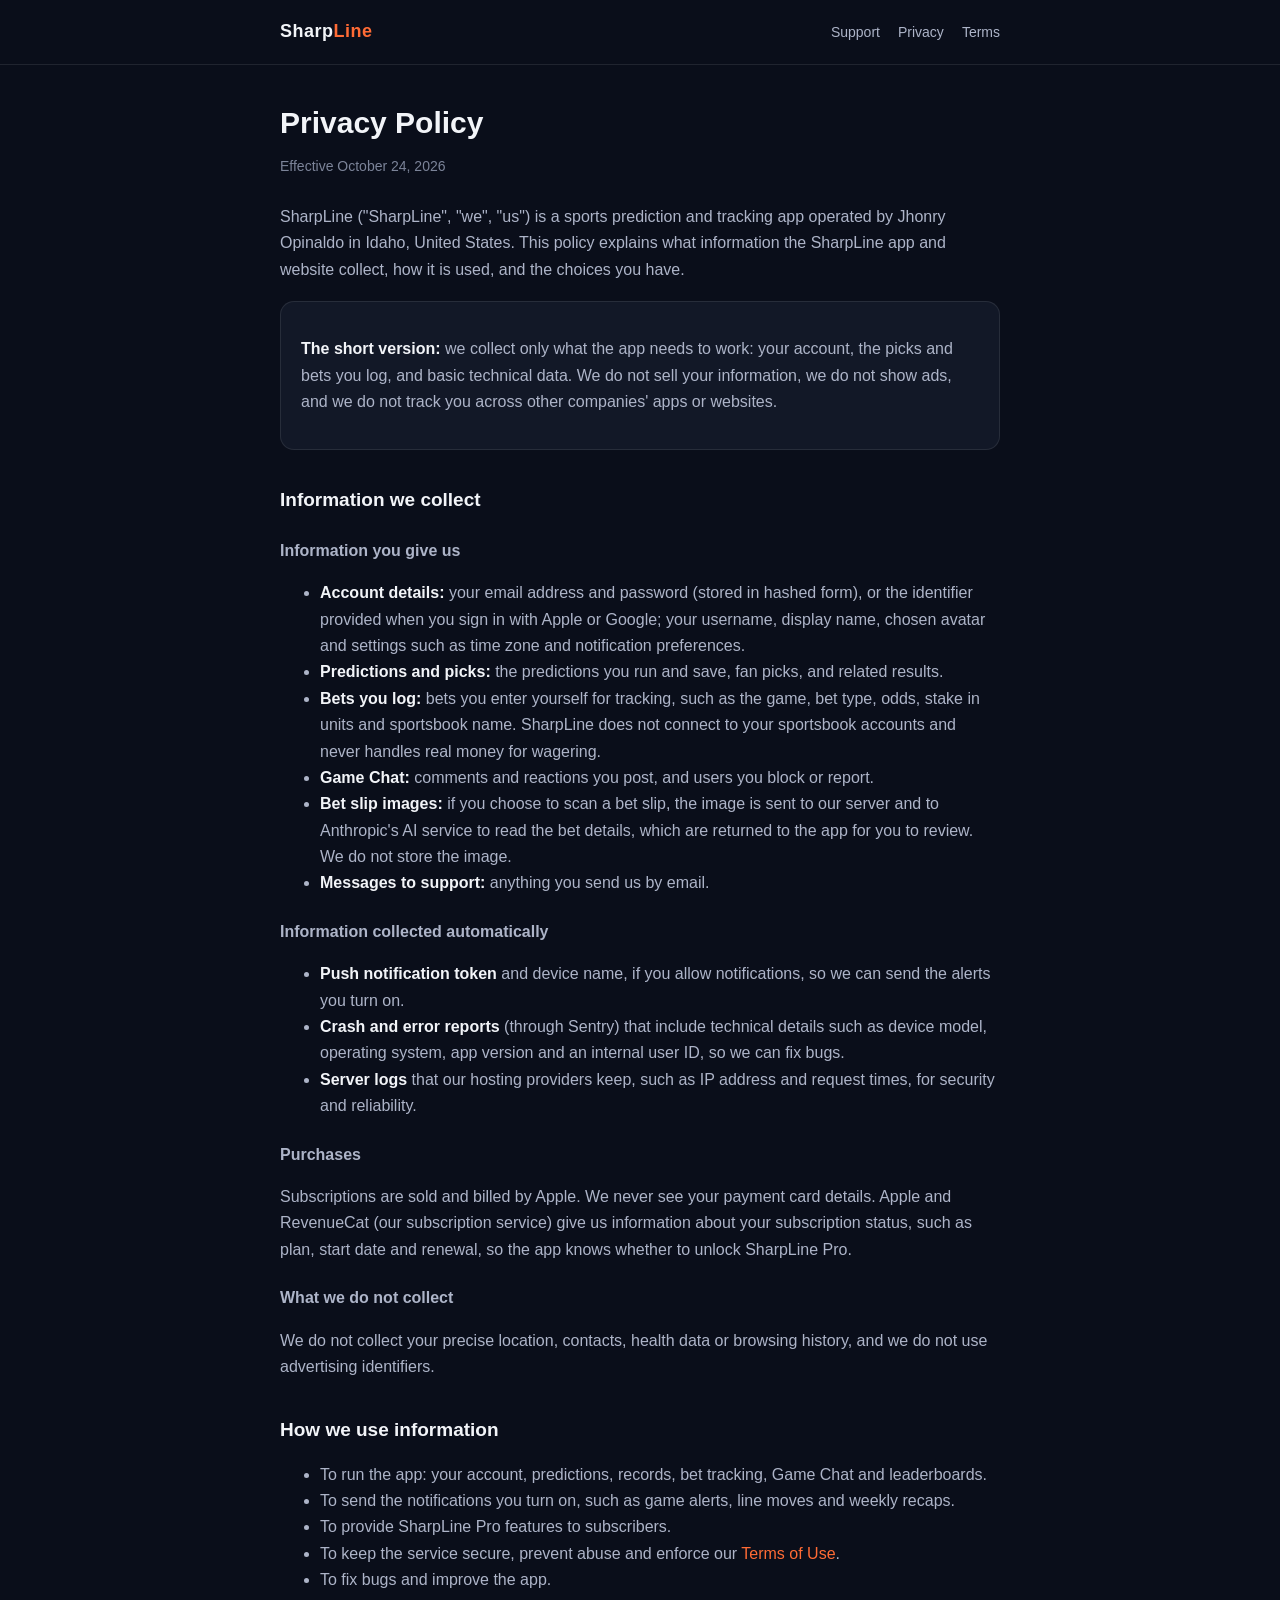
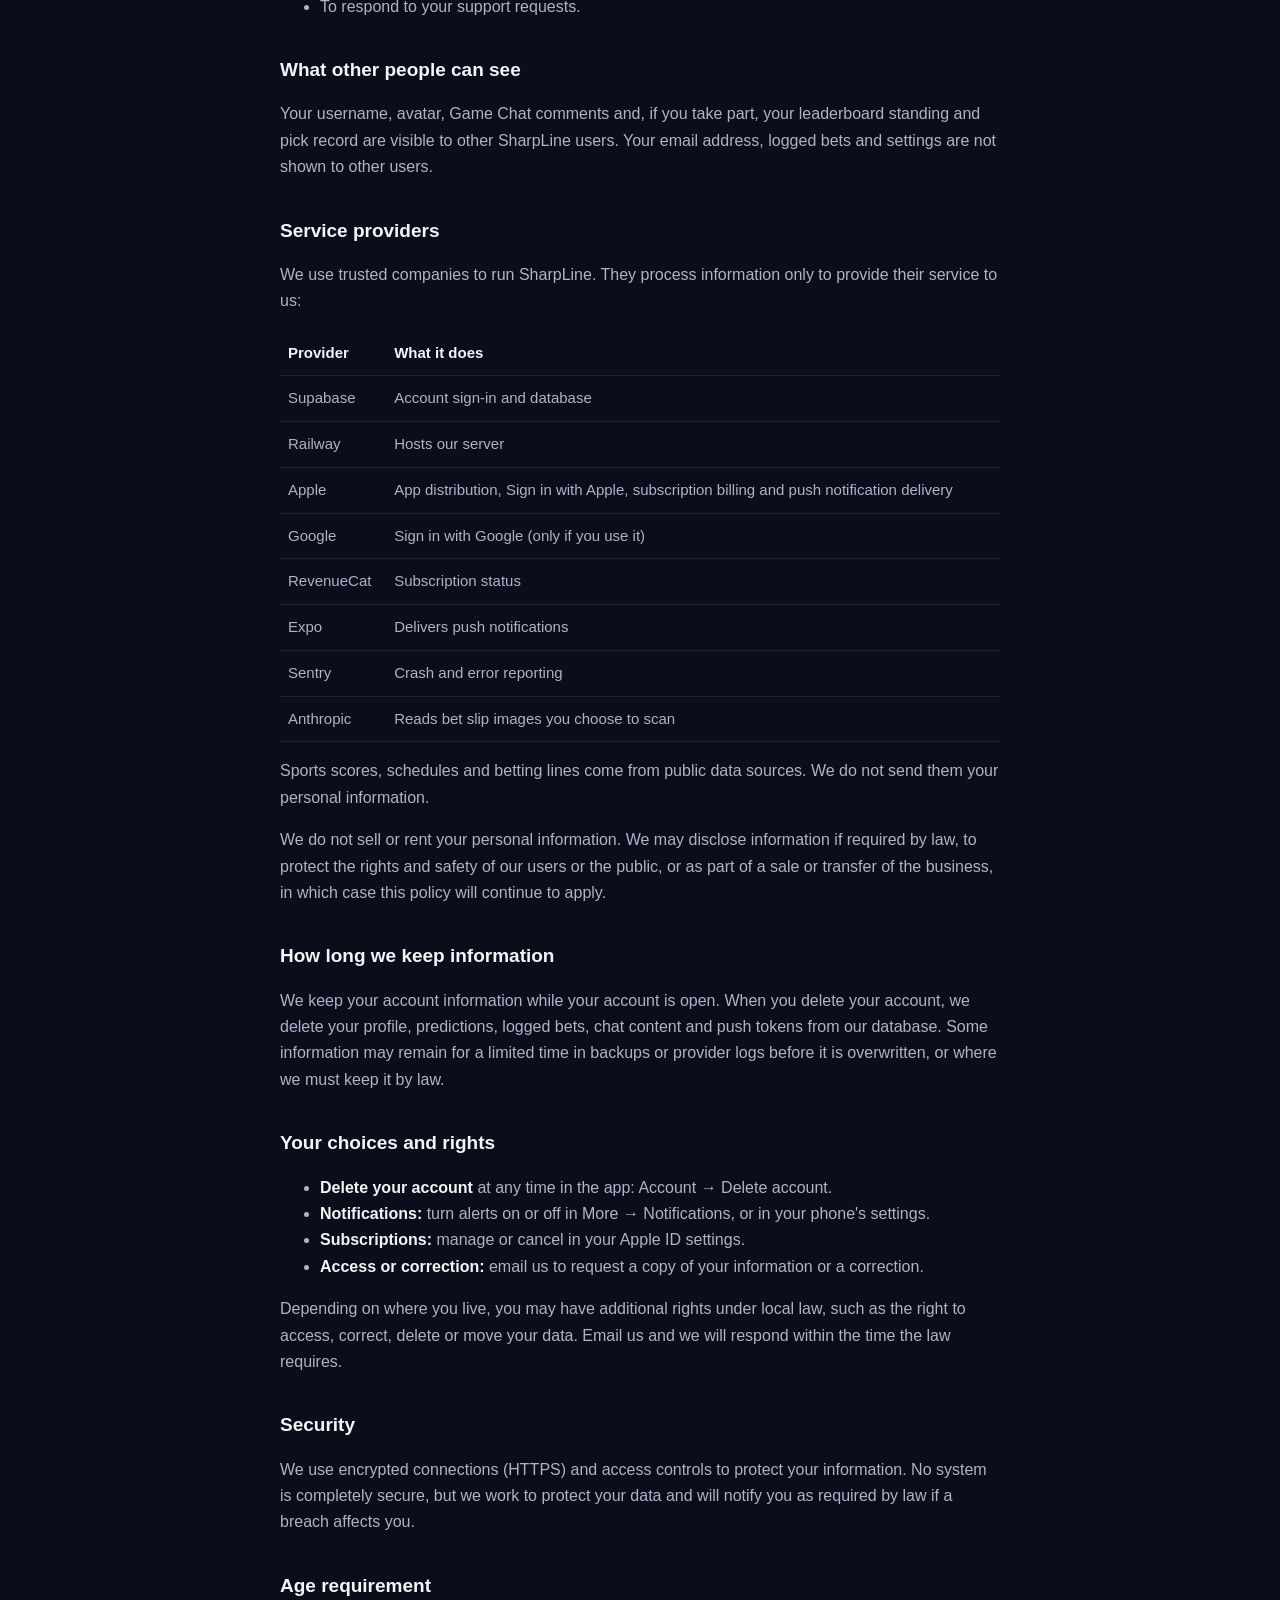
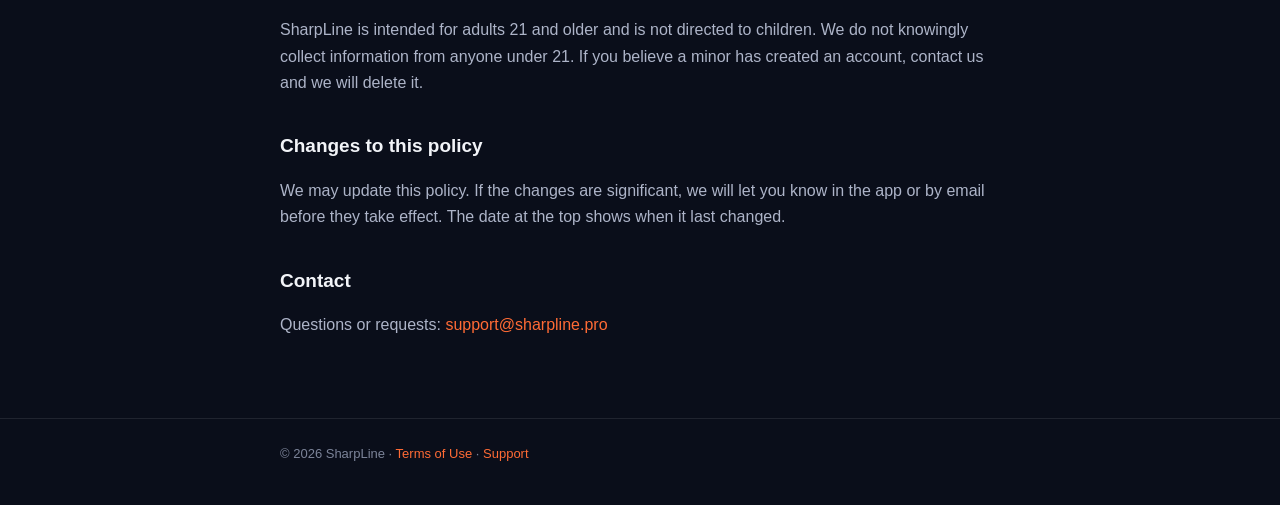
==== privacy/index.html @ f8f4f67f "Add files via upload" ====
<!doctype html>
<html lang="en">
<head>
  <meta charset="utf-8">
  <meta name="viewport" content="width=device-width, initial-scale=1">
  <title>Privacy Policy · SharpLine</title>
  <link rel="stylesheet" href="/style.css">
</head>
<body>
  <header><div class="wrap">
    <a class="brand" href="/">Sharp<span>Line</span></a>
    <nav><a href="/support/">Support</a><a href="/privacy/">Privacy</a><a href="/terms/">Terms</a></nav>
  </div></header>
  <main><div class="wrap">
    <h1>Privacy Policy</h1>
    <p class="updated">Effective October 24, 2026</p>

    <p>SharpLine ("SharpLine", "we", "us") is a sports prediction and tracking app operated by Jhonry Opinaldo in Idaho, United States. This policy explains what information the SharpLine app and website collect, how it is used, and the choices you have.</p>

    <div class="card">
      <p><strong>The short version:</strong> we collect only what the app needs to work: your account, the picks and bets you log, and basic technical data. We do not sell your information, we do not show ads, and we do not track you across other companies' apps or websites.</p>
    </div>

    <h2>Information we collect</h2>
    <h3>Information you give us</h3>
    <ul>
      <li><strong>Account details:</strong> your email address and password (stored in hashed form), or the identifier provided when you sign in with Apple or Google; your username, display name, chosen avatar and settings such as time zone and notification preferences.</li>
      <li><strong>Predictions and picks:</strong> the predictions you run and save, fan picks, and related results.</li>
      <li><strong>Bets you log:</strong> bets you enter yourself for tracking, such as the game, bet type, odds, stake in units and sportsbook name. SharpLine does not connect to your sportsbook accounts and never handles real money for wagering.</li>
      <li><strong>Game Chat:</strong> comments and reactions you post, and users you block or report.</li>
      <li><strong>Bet slip images:</strong> if you choose to scan a bet slip, the image is sent to our server and to Anthropic's AI service to read the bet details, which are returned to the app for you to review. We do not store the image.</li>
      <li><strong>Messages to support:</strong> anything you send us by email.</li>
    </ul>
    <h3>Information collected automatically</h3>
    <ul>
      <li><strong>Push notification token</strong> and device name, if you allow notifications, so we can send the alerts you turn on.</li>
      <li><strong>Crash and error reports</strong> (through Sentry) that include technical details such as device model, operating system, app version and an internal user ID, so we can fix bugs.</li>
      <li><strong>Server logs</strong> that our hosting providers keep, such as IP address and request times, for security and reliability.</li>
    </ul>
    <h3>Purchases</h3>
    <p>Subscriptions are sold and billed by Apple. We never see your payment card details. Apple and RevenueCat (our subscription service) give us information about your subscription status, such as plan, start date and renewal, so the app knows whether to unlock SharpLine Pro.</p>
    <h3>What we do not collect</h3>
    <p>We do not collect your precise location, contacts, health data or browsing history, and we do not use advertising identifiers.</p>

    <h2>How we use information</h2>
    <ul>
      <li>To run the app: your account, predictions, records, bet tracking, Game Chat and leaderboards.</li>
      <li>To send the notifications you turn on, such as game alerts, line moves and weekly recaps.</li>
      <li>To provide SharpLine Pro features to subscribers.</li>
      <li>To keep the service secure, prevent abuse and enforce our <a href="/terms/">Terms of Use</a>.</li>
      <li>To fix bugs and improve the app.</li>
      <li>To respond to your support requests.</li>
    </ul>

    <h2>What other people can see</h2>
    <p>Your username, avatar, Game Chat comments and, if you take part, your leaderboard standing and pick record are visible to other SharpLine users. Your email address, logged bets and settings are not shown to other users.</p>

    <h2>Service providers</h2>
    <p>We use trusted companies to run SharpLine. They process information only to provide their service to us:</p>
    <table>
      <thead><tr><th>Provider</th><th>What it does</th></tr></thead>
      <tbody>
        <tr><td>Supabase</td><td>Account sign-in and database</td></tr>
        <tr><td>Railway</td><td>Hosts our server</td></tr>
        <tr><td>Apple</td><td>App distribution, Sign in with Apple, subscription billing and push notification delivery</td></tr>
        <tr><td>Google</td><td>Sign in with Google (only if you use it)</td></tr>
        <tr><td>RevenueCat</td><td>Subscription status</td></tr>
        <tr><td>Expo</td><td>Delivers push notifications</td></tr>
        <tr><td>Sentry</td><td>Crash and error reporting</td></tr>
        <tr><td>Anthropic</td><td>Reads bet slip images you choose to scan</td></tr>
      </tbody>
    </table>
    <p>Sports scores, schedules and betting lines come from public data sources. We do not send them your personal information.</p>
    <p>We do not sell or rent your personal information. We may disclose information if required by law, to protect the rights and safety of our users or the public, or as part of a sale or transfer of the business, in which case this policy will continue to apply.</p>

    <h2>How long we keep information</h2>
    <p>We keep your account information while your account is open. When you delete your account, we delete your profile, predictions, logged bets, chat content and push tokens from our database. Some information may remain for a limited time in backups or provider logs before it is overwritten, or where we must keep it by law.</p>

    <h2>Your choices and rights</h2>
    <ul>
      <li><strong>Delete your account</strong> at any time in the app: Account &rarr; Delete account.</li>
      <li><strong>Notifications:</strong> turn alerts on or off in More &rarr; Notifications, or in your phone's settings.</li>
      <li><strong>Subscriptions:</strong> manage or cancel in your Apple ID settings.</li>
      <li><strong>Access or correction:</strong> email us to request a copy of your information or a correction.</li>
    </ul>
    <p>Depending on where you live, you may have additional rights under local law, such as the right to access, correct, delete or move your data. Email us and we will respond within the time the law requires.</p>

    <h2>Security</h2>
    <p>We use encrypted connections (HTTPS) and access controls to protect your information. No system is completely secure, but we work to protect your data and will notify you as required by law if a breach affects you.</p>

    <h2>Age requirement</h2>
    <p>SharpLine is intended for adults 21 and older and is not directed to children. We do not knowingly collect information from anyone under 21. If you believe a minor has created an account, contact us and we will delete it.</p>

    <h2>Changes to this policy</h2>
    <p>We may update this policy. If the changes are significant, we will let you know in the app or by email before they take effect. The date at the top shows when it last changed.</p>

    <h2>Contact</h2>
    <p>Questions or requests: <a href="mailto:support@sharpline.pro">support@sharpline.pro</a></p>
  </div></main>
  <footer><div class="wrap">&copy; 2026 SharpLine &middot; <a href="/terms/">Terms of Use</a> &middot; <a href="/support/">Support</a></div></footer>
</body>
</html>
---- style.css ----
:root {
  --bg: #0A0E1A;
  --card: #121827;
  --border: rgba(255, 255, 255, 0.09);
  --text: #F2F4F8;
  --muted: #ADB4C8;
  --dim: #7C8499;
  --orange: #FF6B35;
}
* { box-sizing: border-box; }
html { -webkit-text-size-adjust: 100%; }
body {
  margin: 0;
  background: var(--bg);
  color: var(--text);
  font: 16px/1.65 -apple-system, BlinkMacSystemFont, "Segoe UI", Roboto, Helvetica, Arial, sans-serif;
}
a { color: var(--orange); text-decoration: none; }
a:hover { text-decoration: underline; }
.wrap { max-width: 760px; margin: 0 auto; padding: 0 20px; }
header { border-bottom: 1px solid var(--border); }
header .wrap { display: flex; align-items: center; justify-content: space-between; height: 64px; }
.brand { color: var(--text); font-weight: 800; letter-spacing: 0.5px; font-size: 18px; }
.brand span { color: var(--orange); }
nav a { color: var(--muted); margin-left: 18px; font-size: 14px; }
main { padding: 40px 0 64px; }
h1 { font-size: 30px; line-height: 1.2; margin: 0 0 6px; }
h2 { font-size: 19px; margin: 34px 0 8px; }
h3 { font-size: 16px; margin: 22px 0 6px; color: var(--muted); }
p, li { color: var(--muted); }
strong { color: var(--text); }
.updated { color: var(--dim); font-size: 14px; margin-bottom: 26px; }
.card { background: var(--card); border: 1px solid var(--border); border-radius: 14px; padding: 18px 20px; margin: 18px 0; }
.hero { padding: 64px 0 24px; }
.hero h1 { font-size: 40px; }
.hero p { font-size: 18px; max-width: 560px; }
.links { display: flex; flex-wrap: wrap; gap: 12px; margin-top: 26px; }
.btn { display: inline-block; padding: 11px 18px; border: 1px solid var(--border); border-radius: 12px; color: var(--text); background: var(--card); }
.btn.primary { background: var(--orange); border-color: var(--orange); color: #0A0E1A; font-weight: 700; }
table { width: 100%; border-collapse: collapse; margin: 10px 0; font-size: 15px; }
th, td { text-align: left; padding: 10px 8px; border-bottom: 1px solid var(--border); vertical-align: top; }
th { color: var(--text); }
td { color: var(--muted); }
footer { border-top: 1px solid var(--border); padding: 24px 0 40px; color: var(--dim); font-size: 13px; }
@media (max-width: 520px) {
  h1 { font-size: 26px; }
  .hero h1 { font-size: 32px; }
  nav a { margin-left: 12px; }
  table, thead, tbody, tr, th, td { display: block; }
  thead { display: none; }
  td { border-bottom: none; padding: 4px 0; }
  tr { border-bottom: 1px solid var(--border); padding: 8px 0; }
}
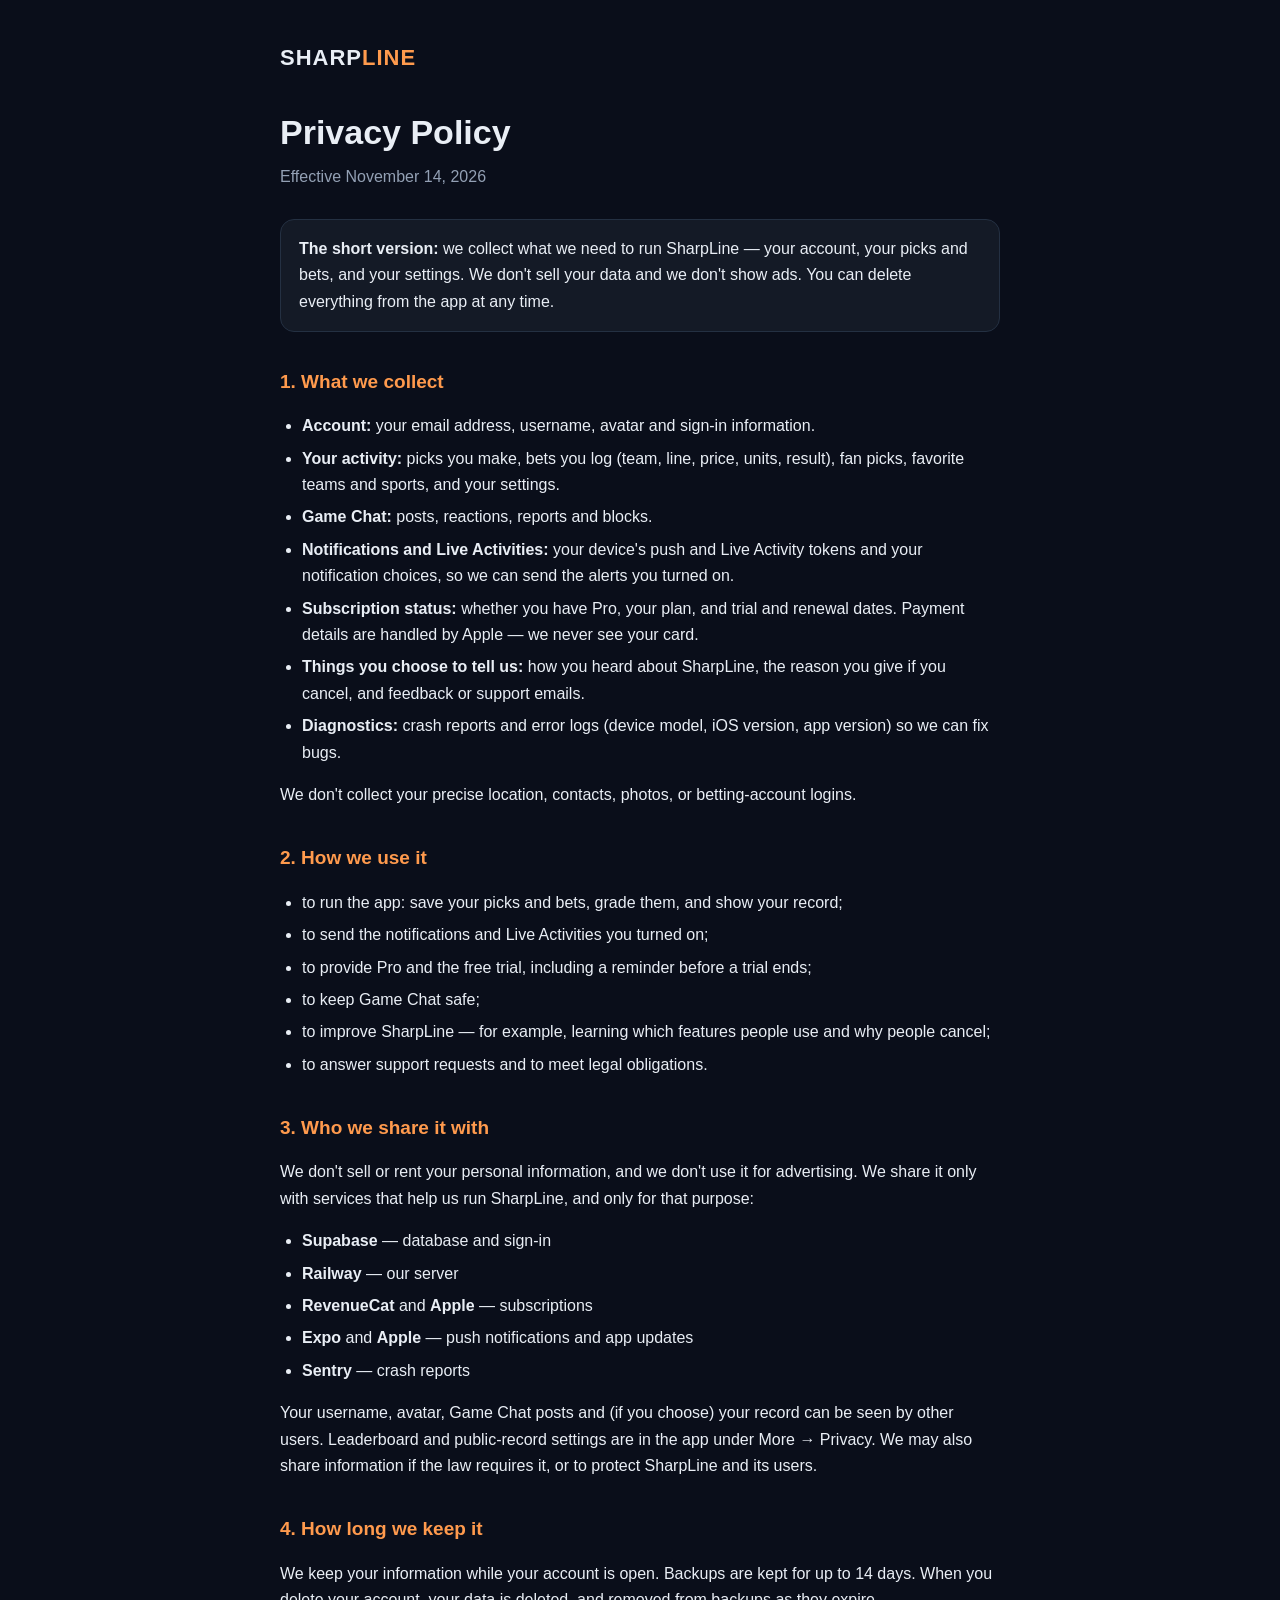
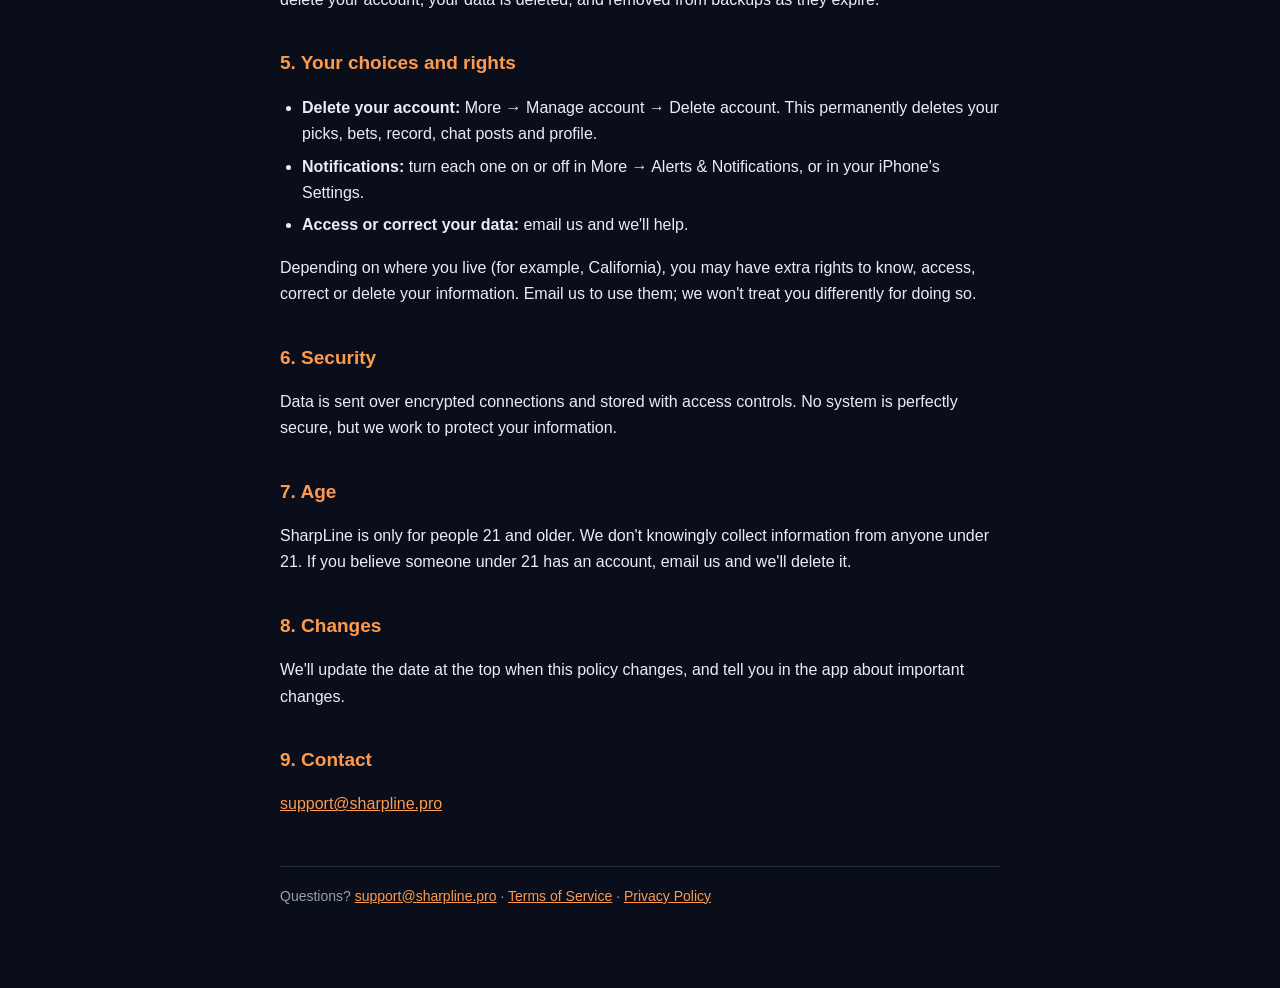
==== commit ef2d67fc: "Updated Terms of Service and Privacy Policy" ====
--- a/privacy/index.html
+++ b/privacy/index.html
@@ -1,102 +1,71 @@
-<!doctype html>
-<html lang="en">
-<head>
-  <meta charset="utf-8">
-  <meta name="viewport" content="width=device-width, initial-scale=1">
-  <title>Privacy Policy · SharpLine</title>
-  <link rel="stylesheet" href="/style.css">
-</head>
-<body>
-  <header><div class="wrap">
-    <a class="brand" href="/">Sharp<span>Line</span></a>
-    <nav><a href="/support/">Support</a><a href="/privacy/">Privacy</a><a href="/terms/">Terms</a></nav>
-  </div></header>
-  <main><div class="wrap">
-    <h1>Privacy Policy</h1>
-    <p class="updated">Effective October 24, 2026</p>
+<!DOCTYPE html><html lang="en"><head><meta charset="utf-8"><meta name="viewport" content="width=device-width,initial-scale=1"><title>Privacy Policy · SharpLine</title><style>
+:root{--bg:#0a0e1a;--card:#141a26;--line:#243042;--text:#e9eef5;--muted:#93a0b4;--orange:#ff9a4d}
+*{box-sizing:border-box}body{margin:0;background:var(--bg);color:var(--text);font:16px/1.65 -apple-system,BlinkMacSystemFont,"Segoe UI",Roboto,Inter,sans-serif}
+.wrap{max-width:760px;margin:0 auto;padding:40px 20px 80px}
+.brand{font-weight:900;letter-spacing:1px;font-size:22px;text-decoration:none;color:var(--text)}.brand span{color:var(--orange)}
+h1{font-size:34px;margin:28px 0 4px}.date{color:var(--muted);margin:0 0 28px}
+h2{font-size:19px;margin:34px 0 8px;color:var(--orange)}
+p,li{color:var(--text)}ul{padding-left:22px}li{margin:6px 0}
+.box{background:var(--card);border:1px solid var(--line);border-radius:14px;padding:16px 18px;margin:20px 0}
+a{color:var(--orange)}footer{margin-top:48px;color:var(--muted);font-size:14px;border-top:1px solid var(--line);padding-top:18px}
+</style>
+</head><body><div class="wrap"><a class="brand" href="/">SHARP<span>LINE</span></a>
+<h1>Privacy Policy</h1><p class="date">Effective November 14, 2026</p>
+<div class="box"><strong>The short version:</strong> we collect what we need to run SharpLine — your account, your picks and bets, and your settings. We don't sell your data and we don't show ads. You can delete everything from the app at any time.</div>
 
-    <p>SharpLine ("SharpLine", "we", "us") is a sports prediction and tracking app operated by Jhonry Opinaldo in Idaho, United States. This policy explains what information the SharpLine app and website collect, how it is used, and the choices you have.</p>
+<h2>1. What we collect</h2>
+<ul>
+<li><strong>Account:</strong> your email address, username, avatar and sign-in information.</li>
+<li><strong>Your activity:</strong> picks you make, bets you log (team, line, price, units, result), fan picks, favorite teams and sports, and your settings.</li>
+<li><strong>Game Chat:</strong> posts, reactions, reports and blocks.</li>
+<li><strong>Notifications and Live Activities:</strong> your device's push and Live Activity tokens and your notification choices, so we can send the alerts you turned on.</li>
+<li><strong>Subscription status:</strong> whether you have Pro, your plan, and trial and renewal dates. Payment details are handled by Apple — we never see your card.</li>
+<li><strong>Things you choose to tell us:</strong> how you heard about SharpLine, the reason you give if you cancel, and feedback or support emails.</li>
+<li><strong>Diagnostics:</strong> crash reports and error logs (device model, iOS version, app version) so we can fix bugs.</li>
+</ul>
+<p>We don't collect your precise location, contacts, photos, or betting-account logins.</p>
 
-    <div class="card">
-      <p><strong>The short version:</strong> we collect only what the app needs to work: your account, the picks and bets you log, and basic technical data. We do not sell your information, we do not show ads, and we do not track you across other companies' apps or websites.</p>
-    </div>
+<h2>2. How we use it</h2>
+<ul>
+<li>to run the app: save your picks and bets, grade them, and show your record;</li>
+<li>to send the notifications and Live Activities you turned on;</li>
+<li>to provide Pro and the free trial, including a reminder before a trial ends;</li>
+<li>to keep Game Chat safe;</li>
+<li>to improve SharpLine — for example, learning which features people use and why people cancel;</li>
+<li>to answer support requests and to meet legal obligations.</li>
+</ul>
 
-    <h2>Information we collect</h2>
-    <h3>Information you give us</h3>
-    <ul>
-      <li><strong>Account details:</strong> your email address and password (stored in hashed form), or the identifier provided when you sign in with Apple or Google; your username, display name, chosen avatar and settings such as time zone and notification preferences.</li>
-      <li><strong>Predictions and picks:</strong> the predictions you run and save, fan picks, and related results.</li>
-      <li><strong>Bets you log:</strong> bets you enter yourself for tracking, such as the game, bet type, odds, stake in units and sportsbook name. SharpLine does not connect to your sportsbook accounts and never handles real money for wagering.</li>
-      <li><strong>Game Chat:</strong> comments and reactions you post, and users you block or report.</li>
-      <li><strong>Bet slip images:</strong> if you choose to scan a bet slip, the image is sent to our server and to Anthropic's AI service to read the bet details, which are returned to the app for you to review. We do not store the image.</li>
-      <li><strong>Messages to support:</strong> anything you send us by email.</li>
-    </ul>
-    <h3>Information collected automatically</h3>
-    <ul>
-      <li><strong>Push notification token</strong> and device name, if you allow notifications, so we can send the alerts you turn on.</li>
-      <li><strong>Crash and error reports</strong> (through Sentry) that include technical details such as device model, operating system, app version and an internal user ID, so we can fix bugs.</li>
-      <li><strong>Server logs</strong> that our hosting providers keep, such as IP address and request times, for security and reliability.</li>
-    </ul>
-    <h3>Purchases</h3>
-    <p>Subscriptions are sold and billed by Apple. We never see your payment card details. Apple and RevenueCat (our subscription service) give us information about your subscription status, such as plan, start date and renewal, so the app knows whether to unlock SharpLine Pro.</p>
-    <h3>What we do not collect</h3>
-    <p>We do not collect your precise location, contacts, health data or browsing history, and we do not use advertising identifiers.</p>
+<h2>3. Who we share it with</h2>
+<p>We don't sell or rent your personal information, and we don't use it for advertising. We share it only with services that help us run SharpLine, and only for that purpose:</p>
+<ul>
+<li><strong>Supabase</strong> — database and sign-in</li>
+<li><strong>Railway</strong> — our server</li>
+<li><strong>RevenueCat</strong> and <strong>Apple</strong> — subscriptions</li>
+<li><strong>Expo</strong> and <strong>Apple</strong> — push notifications and app updates</li>
+<li><strong>Sentry</strong> — crash reports</li>
+</ul>
+<p>Your username, avatar, Game Chat posts and (if you choose) your record can be seen by other users. Leaderboard and public-record settings are in the app under More → Privacy. We may also share information if the law requires it, or to protect SharpLine and its users.</p>
 
-    <h2>How we use information</h2>
-    <ul>
-      <li>To run the app: your account, predictions, records, bet tracking, Game Chat and leaderboards.</li>
-      <li>To send the notifications you turn on, such as game alerts, line moves and weekly recaps.</li>
-      <li>To provide SharpLine Pro features to subscribers.</li>
-      <li>To keep the service secure, prevent abuse and enforce our <a href="/terms/">Terms of Use</a>.</li>
-      <li>To fix bugs and improve the app.</li>
-      <li>To respond to your support requests.</li>
-    </ul>
+<h2>4. How long we keep it</h2>
+<p>We keep your information while your account is open. Backups are kept for up to 14 days. When you delete your account, your data is deleted, and removed from backups as they expire.</p>
 
-    <h2>What other people can see</h2>
-    <p>Your username, avatar, Game Chat comments and, if you take part, your leaderboard standing and pick record are visible to other SharpLine users. Your email address, logged bets and settings are not shown to other users.</p>
+<h2>5. Your choices and rights</h2>
+<ul>
+<li><strong>Delete your account:</strong> More → Manage account → Delete account. This permanently deletes your picks, bets, record, chat posts and profile.</li>
+<li><strong>Notifications:</strong> turn each one on or off in More → Alerts &amp; Notifications, or in your iPhone's Settings.</li>
+<li><strong>Access or correct your data:</strong> email us and we'll help.</li>
+</ul>
+<p>Depending on where you live (for example, California), you may have extra rights to know, access, correct or delete your information. Email us to use them; we won't treat you differently for doing so.</p>
 
-    <h2>Service providers</h2>
-    <p>We use trusted companies to run SharpLine. They process information only to provide their service to us:</p>
-    <table>
-      <thead><tr><th>Provider</th><th>What it does</th></tr></thead>
-      <tbody>
-        <tr><td>Supabase</td><td>Account sign-in and database</td></tr>
-        <tr><td>Railway</td><td>Hosts our server</td></tr>
-        <tr><td>Apple</td><td>App distribution, Sign in with Apple, subscription billing and push notification delivery</td></tr>
-        <tr><td>Google</td><td>Sign in with Google (only if you use it)</td></tr>
-        <tr><td>RevenueCat</td><td>Subscription status</td></tr>
-        <tr><td>Expo</td><td>Delivers push notifications</td></tr>
-        <tr><td>Sentry</td><td>Crash and error reporting</td></tr>
-        <tr><td>Anthropic</td><td>Reads bet slip images you choose to scan</td></tr>
-      </tbody>
-    </table>
-    <p>Sports scores, schedules and betting lines come from public data sources. We do not send them your personal information.</p>
-    <p>We do not sell or rent your personal information. We may disclose information if required by law, to protect the rights and safety of our users or the public, or as part of a sale or transfer of the business, in which case this policy will continue to apply.</p>
+<h2>6. Security</h2>
+<p>Data is sent over encrypted connections and stored with access controls. No system is perfectly secure, but we work to protect your information.</p>
 
-    <h2>How long we keep information</h2>
-    <p>We keep your account information while your account is open. When you delete your account, we delete your profile, predictions, logged bets, chat content and push tokens from our database. Some information may remain for a limited time in backups or provider logs before it is overwritten, or where we must keep it by law.</p>
+<h2>7. Age</h2>
+<p>SharpLine is only for people 21 and older. We don't knowingly collect information from anyone under 21. If you believe someone under 21 has an account, email us and we'll delete it.</p>
 
-    <h2>Your choices and rights</h2>
-    <ul>
-      <li><strong>Delete your account</strong> at any time in the app: Account &rarr; Delete account.</li>
-      <li><strong>Notifications:</strong> turn alerts on or off in More &rarr; Notifications, or in your phone's settings.</li>
-      <li><strong>Subscriptions:</strong> manage or cancel in your Apple ID settings.</li>
-      <li><strong>Access or correction:</strong> email us to request a copy of your information or a correction.</li>
-    </ul>
-    <p>Depending on where you live, you may have additional rights under local law, such as the right to access, correct, delete or move your data. Email us and we will respond within the time the law requires.</p>
+<h2>8. Changes</h2>
+<p>We'll update the date at the top when this policy changes, and tell you in the app about important changes.</p>
 
-    <h2>Security</h2>
-    <p>We use encrypted connections (HTTPS) and access controls to protect your information. No system is completely secure, but we work to protect your data and will notify you as required by law if a breach affects you.</p>
-
-    <h2>Age requirement</h2>
-    <p>SharpLine is intended for adults 21 and older and is not directed to children. We do not knowingly collect information from anyone under 21. If you believe a minor has created an account, contact us and we will delete it.</p>
-
-    <h2>Changes to this policy</h2>
-    <p>We may update this policy. If the changes are significant, we will let you know in the app or by email before they take effect. The date at the top shows when it last changed.</p>
-
-    <h2>Contact</h2>
-    <p>Questions or requests: <a href="mailto:support@sharpline.pro">support@sharpline.pro</a></p>
-  </div></main>
-  <footer><div class="wrap">&copy; 2026 SharpLine &middot; <a href="/terms/">Terms of Use</a> &middot; <a href="/support/">Support</a></div></footer>
-</body>
-</html>
+<h2>9. Contact</h2>
+<p><a href="mailto:support@sharpline.pro">support@sharpline.pro</a></p>
+<footer>Questions? <a href="mailto:support@sharpline.pro">support@sharpline.pro</a> · <a href="/terms/">Terms of Service</a> · <a href="/privacy/">Privacy Policy</a></footer></div></body></html>
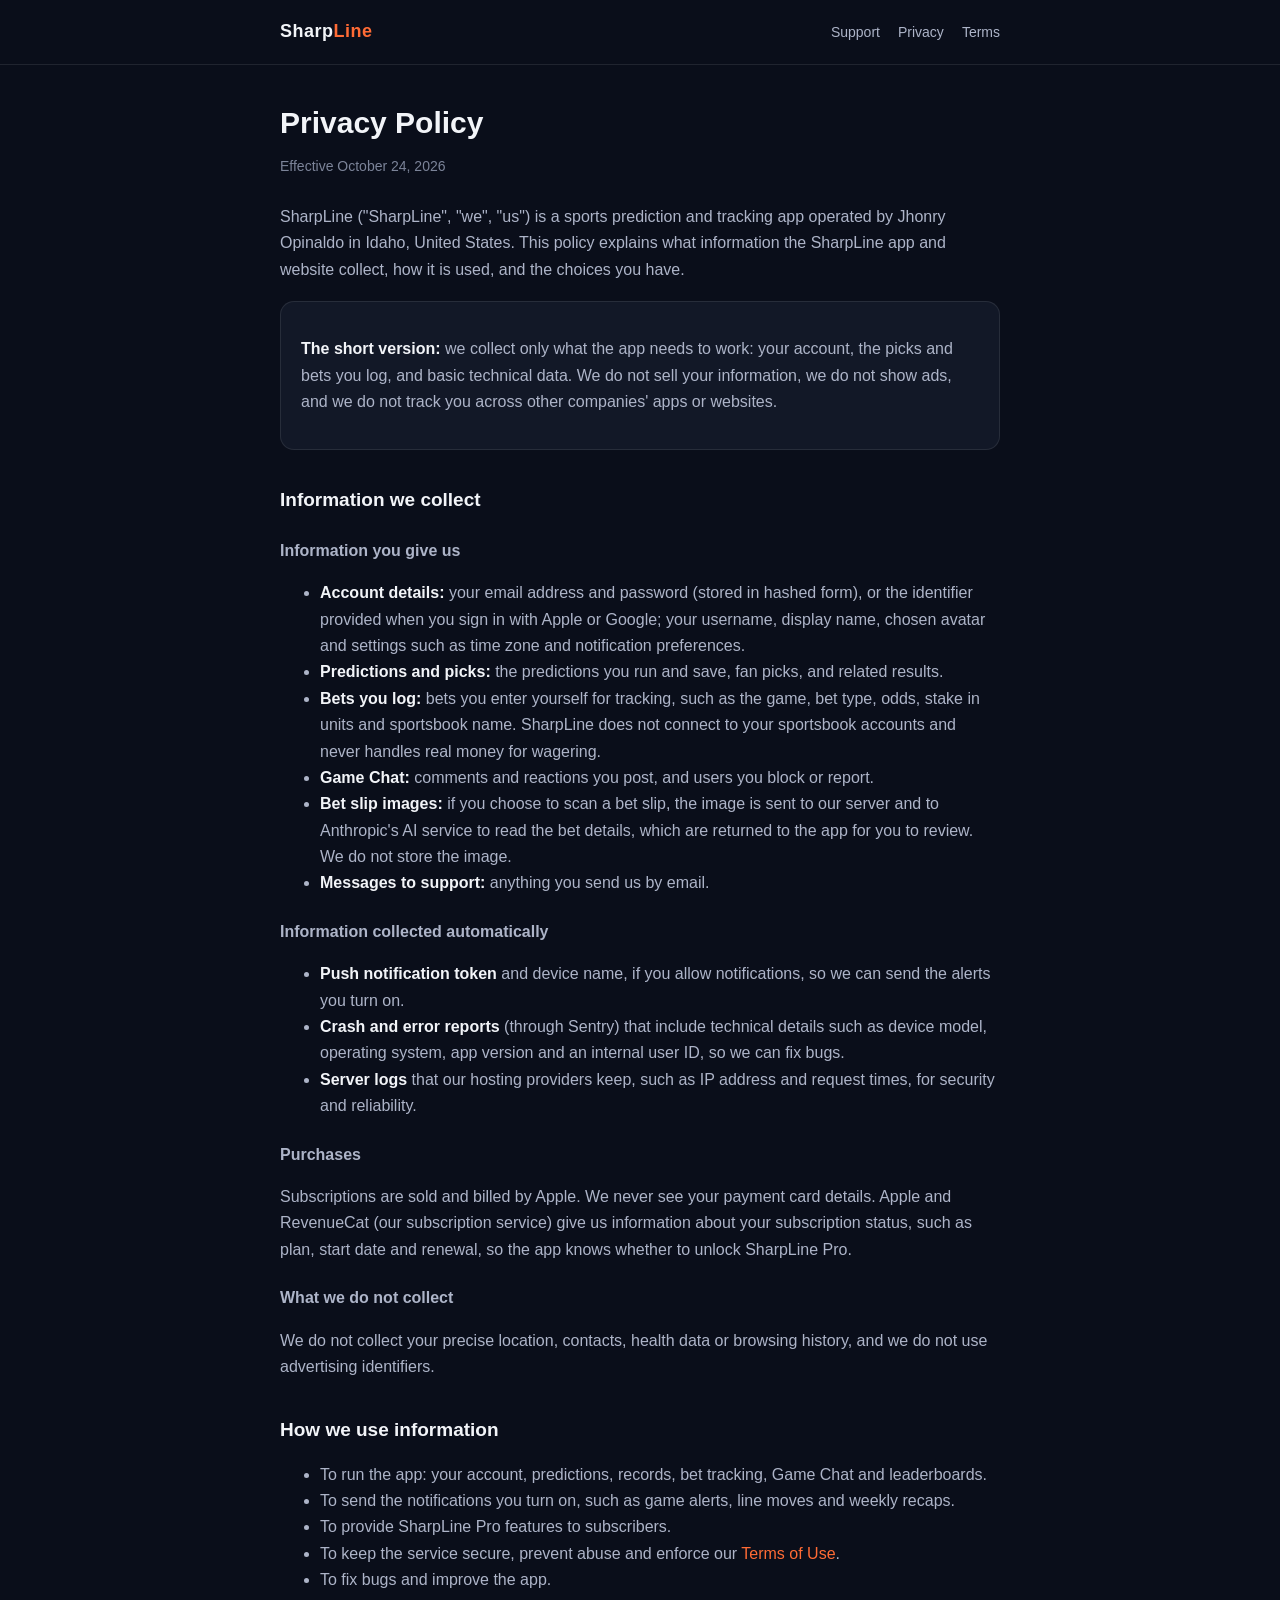
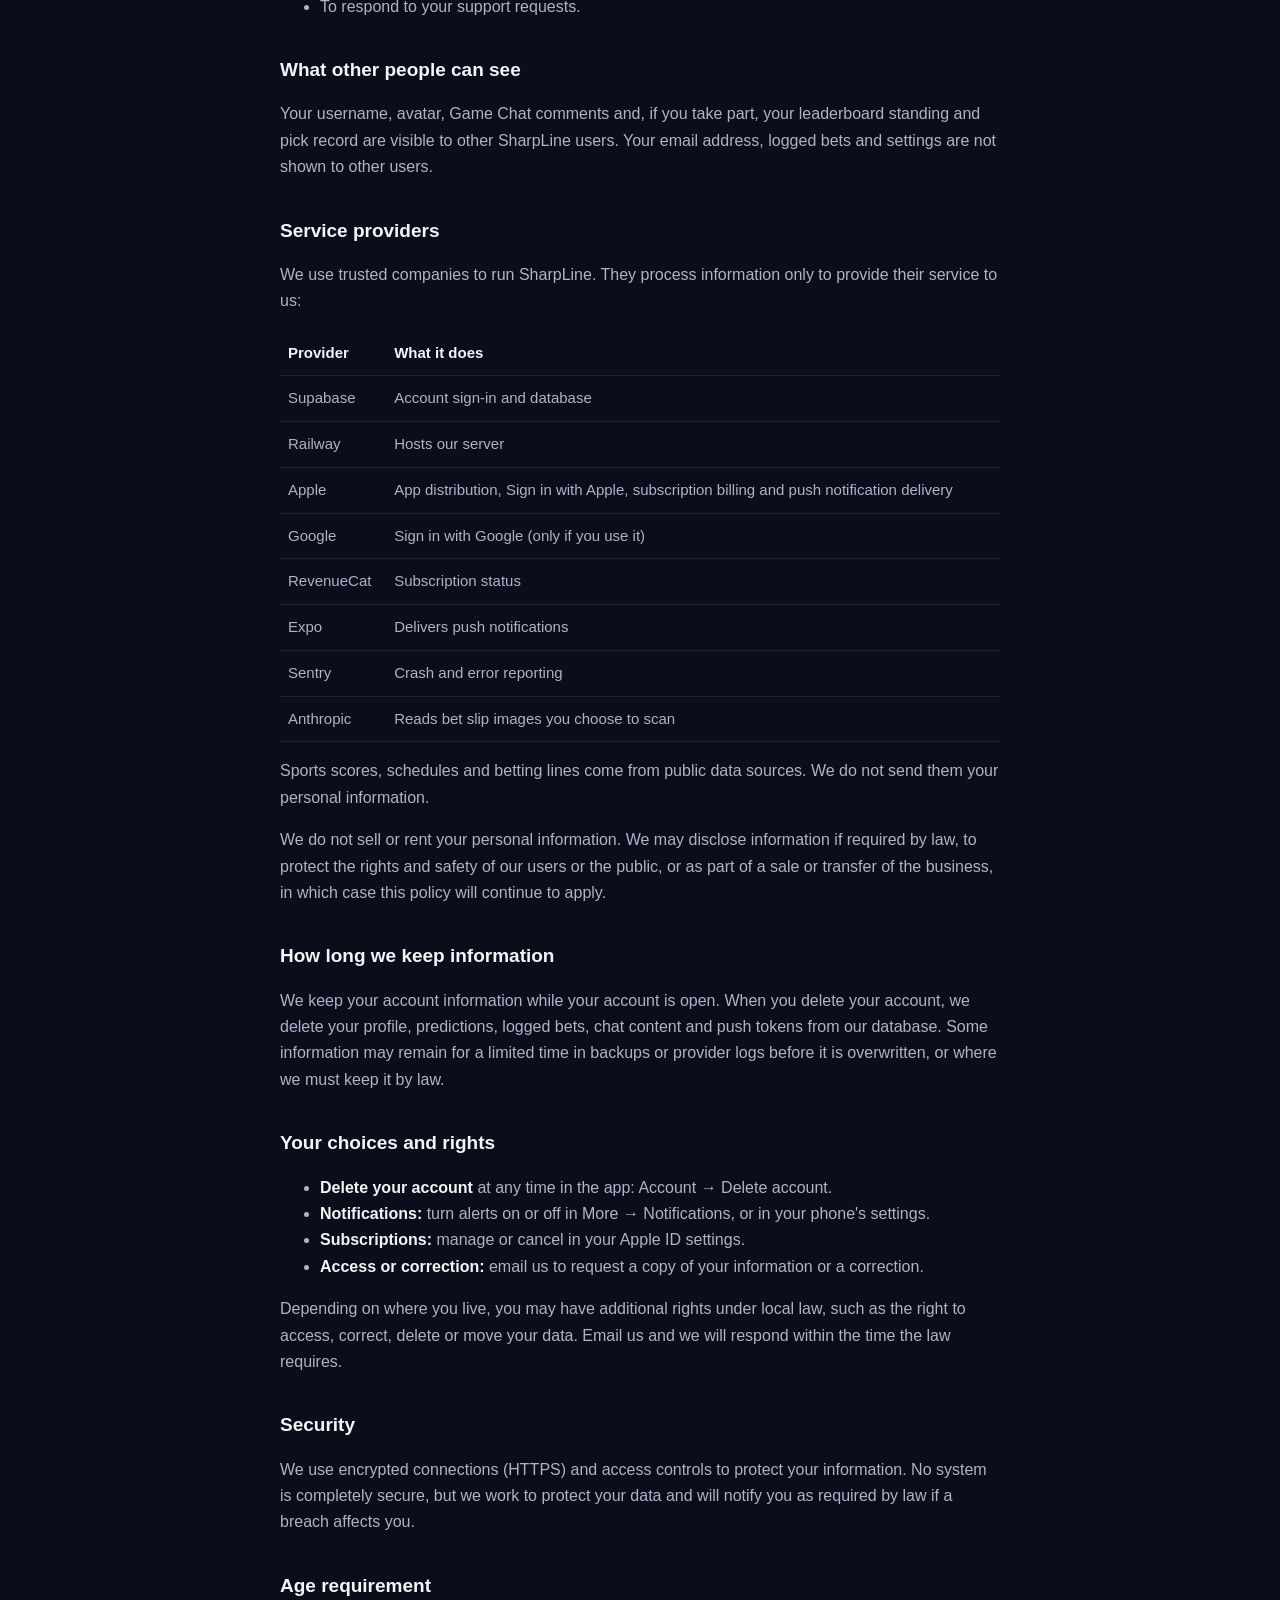
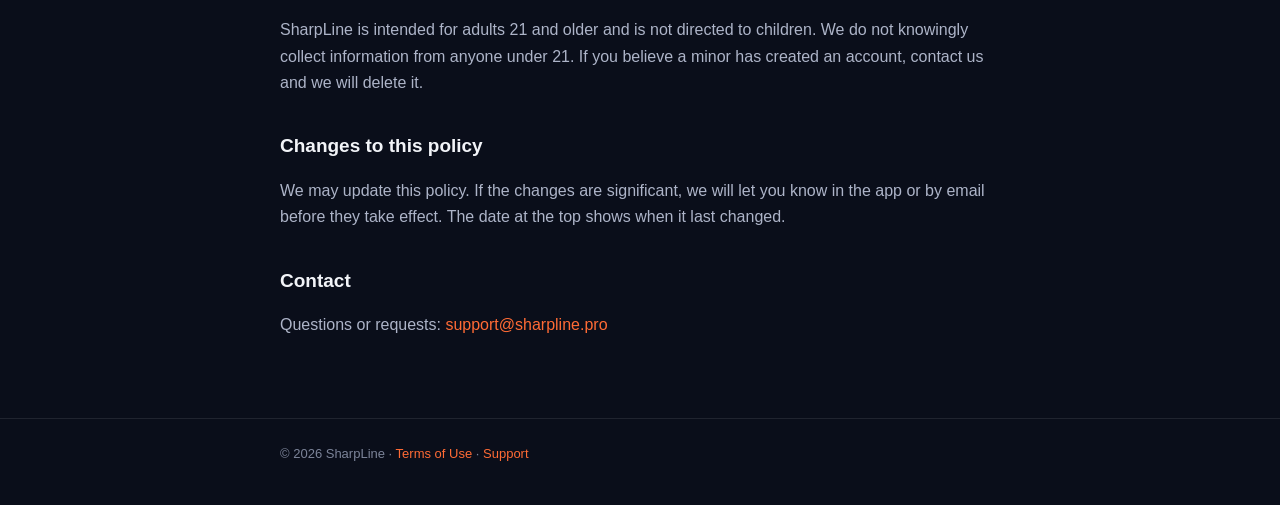
==== commit e6a4ff53: "Revert "Updated Terms of Service and Privacy Policy" This reverts commit ef2d67fc6982cbc7361dbefc495" ====
--- a/privacy/index.html
+++ b/privacy/index.html
@@ -1,71 +1,102 @@
-<!DOCTYPE html><html lang="en"><head><meta charset="utf-8"><meta name="viewport" content="width=device-width,initial-scale=1"><title>Privacy Policy · SharpLine</title><style>
-:root{--bg:#0a0e1a;--card:#141a26;--line:#243042;--text:#e9eef5;--muted:#93a0b4;--orange:#ff9a4d}
-*{box-sizing:border-box}body{margin:0;background:var(--bg);color:var(--text);font:16px/1.65 -apple-system,BlinkMacSystemFont,"Segoe UI",Roboto,Inter,sans-serif}
-.wrap{max-width:760px;margin:0 auto;padding:40px 20px 80px}
-.brand{font-weight:900;letter-spacing:1px;font-size:22px;text-decoration:none;color:var(--text)}.brand span{color:var(--orange)}
-h1{font-size:34px;margin:28px 0 4px}.date{color:var(--muted);margin:0 0 28px}
-h2{font-size:19px;margin:34px 0 8px;color:var(--orange)}
-p,li{color:var(--text)}ul{padding-left:22px}li{margin:6px 0}
-.box{background:var(--card);border:1px solid var(--line);border-radius:14px;padding:16px 18px;margin:20px 0}
-a{color:var(--orange)}footer{margin-top:48px;color:var(--muted);font-size:14px;border-top:1px solid var(--line);padding-top:18px}
-</style>
-</head><body><div class="wrap"><a class="brand" href="/">SHARP<span>LINE</span></a>
-<h1>Privacy Policy</h1><p class="date">Effective November 14, 2026</p>
-<div class="box"><strong>The short version:</strong> we collect what we need to run SharpLine — your account, your picks and bets, and your settings. We don't sell your data and we don't show ads. You can delete everything from the app at any time.</div>
+<!doctype html>
+<html lang="en">
+<head>
+  <meta charset="utf-8">
+  <meta name="viewport" content="width=device-width, initial-scale=1">
+  <title>Privacy Policy · SharpLine</title>
+  <link rel="stylesheet" href="/style.css">
+</head>
+<body>
+  <header><div class="wrap">
+    <a class="brand" href="/">Sharp<span>Line</span></a>
+    <nav><a href="/support/">Support</a><a href="/privacy/">Privacy</a><a href="/terms/">Terms</a></nav>
+  </div></header>
+  <main><div class="wrap">
+    <h1>Privacy Policy</h1>
+    <p class="updated">Effective October 24, 2026</p>
 
-<h2>1. What we collect</h2>
-<ul>
-<li><strong>Account:</strong> your email address, username, avatar and sign-in information.</li>
-<li><strong>Your activity:</strong> picks you make, bets you log (team, line, price, units, result), fan picks, favorite teams and sports, and your settings.</li>
-<li><strong>Game Chat:</strong> posts, reactions, reports and blocks.</li>
-<li><strong>Notifications and Live Activities:</strong> your device's push and Live Activity tokens and your notification choices, so we can send the alerts you turned on.</li>
-<li><strong>Subscription status:</strong> whether you have Pro, your plan, and trial and renewal dates. Payment details are handled by Apple — we never see your card.</li>
-<li><strong>Things you choose to tell us:</strong> how you heard about SharpLine, the reason you give if you cancel, and feedback or support emails.</li>
-<li><strong>Diagnostics:</strong> crash reports and error logs (device model, iOS version, app version) so we can fix bugs.</li>
-</ul>
-<p>We don't collect your precise location, contacts, photos, or betting-account logins.</p>
+    <p>SharpLine ("SharpLine", "we", "us") is a sports prediction and tracking app operated by Jhonry Opinaldo in Idaho, United States. This policy explains what information the SharpLine app and website collect, how it is used, and the choices you have.</p>
 
-<h2>2. How we use it</h2>
-<ul>
-<li>to run the app: save your picks and bets, grade them, and show your record;</li>
-<li>to send the notifications and Live Activities you turned on;</li>
-<li>to provide Pro and the free trial, including a reminder before a trial ends;</li>
-<li>to keep Game Chat safe;</li>
-<li>to improve SharpLine — for example, learning which features people use and why people cancel;</li>
-<li>to answer support requests and to meet legal obligations.</li>
-</ul>
+    <div class="card">
+      <p><strong>The short version:</strong> we collect only what the app needs to work: your account, the picks and bets you log, and basic technical data. We do not sell your information, we do not show ads, and we do not track you across other companies' apps or websites.</p>
+    </div>
 
-<h2>3. Who we share it with</h2>
-<p>We don't sell or rent your personal information, and we don't use it for advertising. We share it only with services that help us run SharpLine, and only for that purpose:</p>
-<ul>
-<li><strong>Supabase</strong> — database and sign-in</li>
-<li><strong>Railway</strong> — our server</li>
-<li><strong>RevenueCat</strong> and <strong>Apple</strong> — subscriptions</li>
-<li><strong>Expo</strong> and <strong>Apple</strong> — push notifications and app updates</li>
-<li><strong>Sentry</strong> — crash reports</li>
-</ul>
-<p>Your username, avatar, Game Chat posts and (if you choose) your record can be seen by other users. Leaderboard and public-record settings are in the app under More → Privacy. We may also share information if the law requires it, or to protect SharpLine and its users.</p>
+    <h2>Information we collect</h2>
+    <h3>Information you give us</h3>
+    <ul>
+      <li><strong>Account details:</strong> your email address and password (stored in hashed form), or the identifier provided when you sign in with Apple or Google; your username, display name, chosen avatar and settings such as time zone and notification preferences.</li>
+      <li><strong>Predictions and picks:</strong> the predictions you run and save, fan picks, and related results.</li>
+      <li><strong>Bets you log:</strong> bets you enter yourself for tracking, such as the game, bet type, odds, stake in units and sportsbook name. SharpLine does not connect to your sportsbook accounts and never handles real money for wagering.</li>
+      <li><strong>Game Chat:</strong> comments and reactions you post, and users you block or report.</li>
+      <li><strong>Bet slip images:</strong> if you choose to scan a bet slip, the image is sent to our server and to Anthropic's AI service to read the bet details, which are returned to the app for you to review. We do not store the image.</li>
+      <li><strong>Messages to support:</strong> anything you send us by email.</li>
+    </ul>
+    <h3>Information collected automatically</h3>
+    <ul>
+      <li><strong>Push notification token</strong> and device name, if you allow notifications, so we can send the alerts you turn on.</li>
+      <li><strong>Crash and error reports</strong> (through Sentry) that include technical details such as device model, operating system, app version and an internal user ID, so we can fix bugs.</li>
+      <li><strong>Server logs</strong> that our hosting providers keep, such as IP address and request times, for security and reliability.</li>
+    </ul>
+    <h3>Purchases</h3>
+    <p>Subscriptions are sold and billed by Apple. We never see your payment card details. Apple and RevenueCat (our subscription service) give us information about your subscription status, such as plan, start date and renewal, so the app knows whether to unlock SharpLine Pro.</p>
+    <h3>What we do not collect</h3>
+    <p>We do not collect your precise location, contacts, health data or browsing history, and we do not use advertising identifiers.</p>
 
-<h2>4. How long we keep it</h2>
-<p>We keep your information while your account is open. Backups are kept for up to 14 days. When you delete your account, your data is deleted, and removed from backups as they expire.</p>
+    <h2>How we use information</h2>
+    <ul>
+      <li>To run the app: your account, predictions, records, bet tracking, Game Chat and leaderboards.</li>
+      <li>To send the notifications you turn on, such as game alerts, line moves and weekly recaps.</li>
+      <li>To provide SharpLine Pro features to subscribers.</li>
+      <li>To keep the service secure, prevent abuse and enforce our <a href="/terms/">Terms of Use</a>.</li>
+      <li>To fix bugs and improve the app.</li>
+      <li>To respond to your support requests.</li>
+    </ul>
 
-<h2>5. Your choices and rights</h2>
-<ul>
-<li><strong>Delete your account:</strong> More → Manage account → Delete account. This permanently deletes your picks, bets, record, chat posts and profile.</li>
-<li><strong>Notifications:</strong> turn each one on or off in More → Alerts &amp; Notifications, or in your iPhone's Settings.</li>
-<li><strong>Access or correct your data:</strong> email us and we'll help.</li>
-</ul>
-<p>Depending on where you live (for example, California), you may have extra rights to know, access, correct or delete your information. Email us to use them; we won't treat you differently for doing so.</p>
+    <h2>What other people can see</h2>
+    <p>Your username, avatar, Game Chat comments and, if you take part, your leaderboard standing and pick record are visible to other SharpLine users. Your email address, logged bets and settings are not shown to other users.</p>
 
-<h2>6. Security</h2>
-<p>Data is sent over encrypted connections and stored with access controls. No system is perfectly secure, but we work to protect your information.</p>
+    <h2>Service providers</h2>
+    <p>We use trusted companies to run SharpLine. They process information only to provide their service to us:</p>
+    <table>
+      <thead><tr><th>Provider</th><th>What it does</th></tr></thead>
+      <tbody>
+        <tr><td>Supabase</td><td>Account sign-in and database</td></tr>
+        <tr><td>Railway</td><td>Hosts our server</td></tr>
+        <tr><td>Apple</td><td>App distribution, Sign in with Apple, subscription billing and push notification delivery</td></tr>
+        <tr><td>Google</td><td>Sign in with Google (only if you use it)</td></tr>
+        <tr><td>RevenueCat</td><td>Subscription status</td></tr>
+        <tr><td>Expo</td><td>Delivers push notifications</td></tr>
+        <tr><td>Sentry</td><td>Crash and error reporting</td></tr>
+        <tr><td>Anthropic</td><td>Reads bet slip images you choose to scan</td></tr>
+      </tbody>
+    </table>
+    <p>Sports scores, schedules and betting lines come from public data sources. We do not send them your personal information.</p>
+    <p>We do not sell or rent your personal information. We may disclose information if required by law, to protect the rights and safety of our users or the public, or as part of a sale or transfer of the business, in which case this policy will continue to apply.</p>
 
-<h2>7. Age</h2>
-<p>SharpLine is only for people 21 and older. We don't knowingly collect information from anyone under 21. If you believe someone under 21 has an account, email us and we'll delete it.</p>
+    <h2>How long we keep information</h2>
+    <p>We keep your account information while your account is open. When you delete your account, we delete your profile, predictions, logged bets, chat content and push tokens from our database. Some information may remain for a limited time in backups or provider logs before it is overwritten, or where we must keep it by law.</p>
 
-<h2>8. Changes</h2>
-<p>We'll update the date at the top when this policy changes, and tell you in the app about important changes.</p>
+    <h2>Your choices and rights</h2>
+    <ul>
+      <li><strong>Delete your account</strong> at any time in the app: Account &rarr; Delete account.</li>
+      <li><strong>Notifications:</strong> turn alerts on or off in More &rarr; Notifications, or in your phone's settings.</li>
+      <li><strong>Subscriptions:</strong> manage or cancel in your Apple ID settings.</li>
+      <li><strong>Access or correction:</strong> email us to request a copy of your information or a correction.</li>
+    </ul>
+    <p>Depending on where you live, you may have additional rights under local law, such as the right to access, correct, delete or move your data. Email us and we will respond within the time the law requires.</p>
 
-<h2>9. Contact</h2>
-<p><a href="mailto:support@sharpline.pro">support@sharpline.pro</a></p>
-<footer>Questions? <a href="mailto:support@sharpline.pro">support@sharpline.pro</a> · <a href="/terms/">Terms of Service</a> · <a href="/privacy/">Privacy Policy</a></footer></div></body></html>+    <h2>Security</h2>
+    <p>We use encrypted connections (HTTPS) and access controls to protect your information. No system is completely secure, but we work to protect your data and will notify you as required by law if a breach affects you.</p>
+
+    <h2>Age requirement</h2>
+    <p>SharpLine is intended for adults 21 and older and is not directed to children. We do not knowingly collect information from anyone under 21. If you believe a minor has created an account, contact us and we will delete it.</p>
+
+    <h2>Changes to this policy</h2>
+    <p>We may update this policy. If the changes are significant, we will let you know in the app or by email before they take effect. The date at the top shows when it last changed.</p>
+
+    <h2>Contact</h2>
+    <p>Questions or requests: <a href="mailto:support@sharpline.pro">support@sharpline.pro</a></p>
+  </div></main>
+  <footer><div class="wrap">&copy; 2026 SharpLine &middot; <a href="/terms/">Terms of Use</a> &middot; <a href="/support/">Support</a></div></footer>
+</body>
+</html>
--- a/style.css
+++ b/style.css
@@ -0,0 +1,53 @@
+:root {
+  --bg: #0A0E1A;
+  --card: #121827;
+  --border: rgba(255, 255, 255, 0.09);
+  --text: #F2F4F8;
+  --muted: #ADB4C8;
+  --dim: #7C8499;
+  --orange: #FF6B35;
+}
+* { box-sizing: border-box; }
+html { -webkit-text-size-adjust: 100%; }
+body {
+  margin: 0;
+  background: var(--bg);
+  color: var(--text);
+  font: 16px/1.65 -apple-system, BlinkMacSystemFont, "Segoe UI", Roboto, Helvetica, Arial, sans-serif;
+}
+a { color: var(--orange); text-decoration: none; }
+a:hover { text-decoration: underline; }
+.wrap { max-width: 760px; margin: 0 auto; padding: 0 20px; }
+header { border-bottom: 1px solid var(--border); }
+header .wrap { display: flex; align-items: center; justify-content: space-between; height: 64px; }
+.brand { color: var(--text); font-weight: 800; letter-spacing: 0.5px; font-size: 18px; }
+.brand span { color: var(--orange); }
+nav a { color: var(--muted); margin-left: 18px; font-size: 14px; }
+main { padding: 40px 0 64px; }
+h1 { font-size: 30px; line-height: 1.2; margin: 0 0 6px; }
+h2 { font-size: 19px; margin: 34px 0 8px; }
+h3 { font-size: 16px; margin: 22px 0 6px; color: var(--muted); }
+p, li { color: var(--muted); }
+strong { color: var(--text); }
+.updated { color: var(--dim); font-size: 14px; margin-bottom: 26px; }
+.card { background: var(--card); border: 1px solid var(--border); border-radius: 14px; padding: 18px 20px; margin: 18px 0; }
+.hero { padding: 64px 0 24px; }
+.hero h1 { font-size: 40px; }
+.hero p { font-size: 18px; max-width: 560px; }
+.links { display: flex; flex-wrap: wrap; gap: 12px; margin-top: 26px; }
+.btn { display: inline-block; padding: 11px 18px; border: 1px solid var(--border); border-radius: 12px; color: var(--text); background: var(--card); }
+.btn.primary { background: var(--orange); border-color: var(--orange); color: #0A0E1A; font-weight: 700; }
+table { width: 100%; border-collapse: collapse; margin: 10px 0; font-size: 15px; }
+th, td { text-align: left; padding: 10px 8px; border-bottom: 1px solid var(--border); vertical-align: top; }
+th { color: var(--text); }
+td { color: var(--muted); }
+footer { border-top: 1px solid var(--border); padding: 24px 0 40px; color: var(--dim); font-size: 13px; }
+@media (max-width: 520px) {
+  h1 { font-size: 26px; }
+  .hero h1 { font-size: 32px; }
+  nav a { margin-left: 12px; }
+  table, thead, tbody, tr, th, td { display: block; }
+  thead { display: none; }
+  td { border-bottom: none; padding: 4px 0; }
+  tr { border-bottom: 1px solid var(--border); padding: 8px 0; }
+}
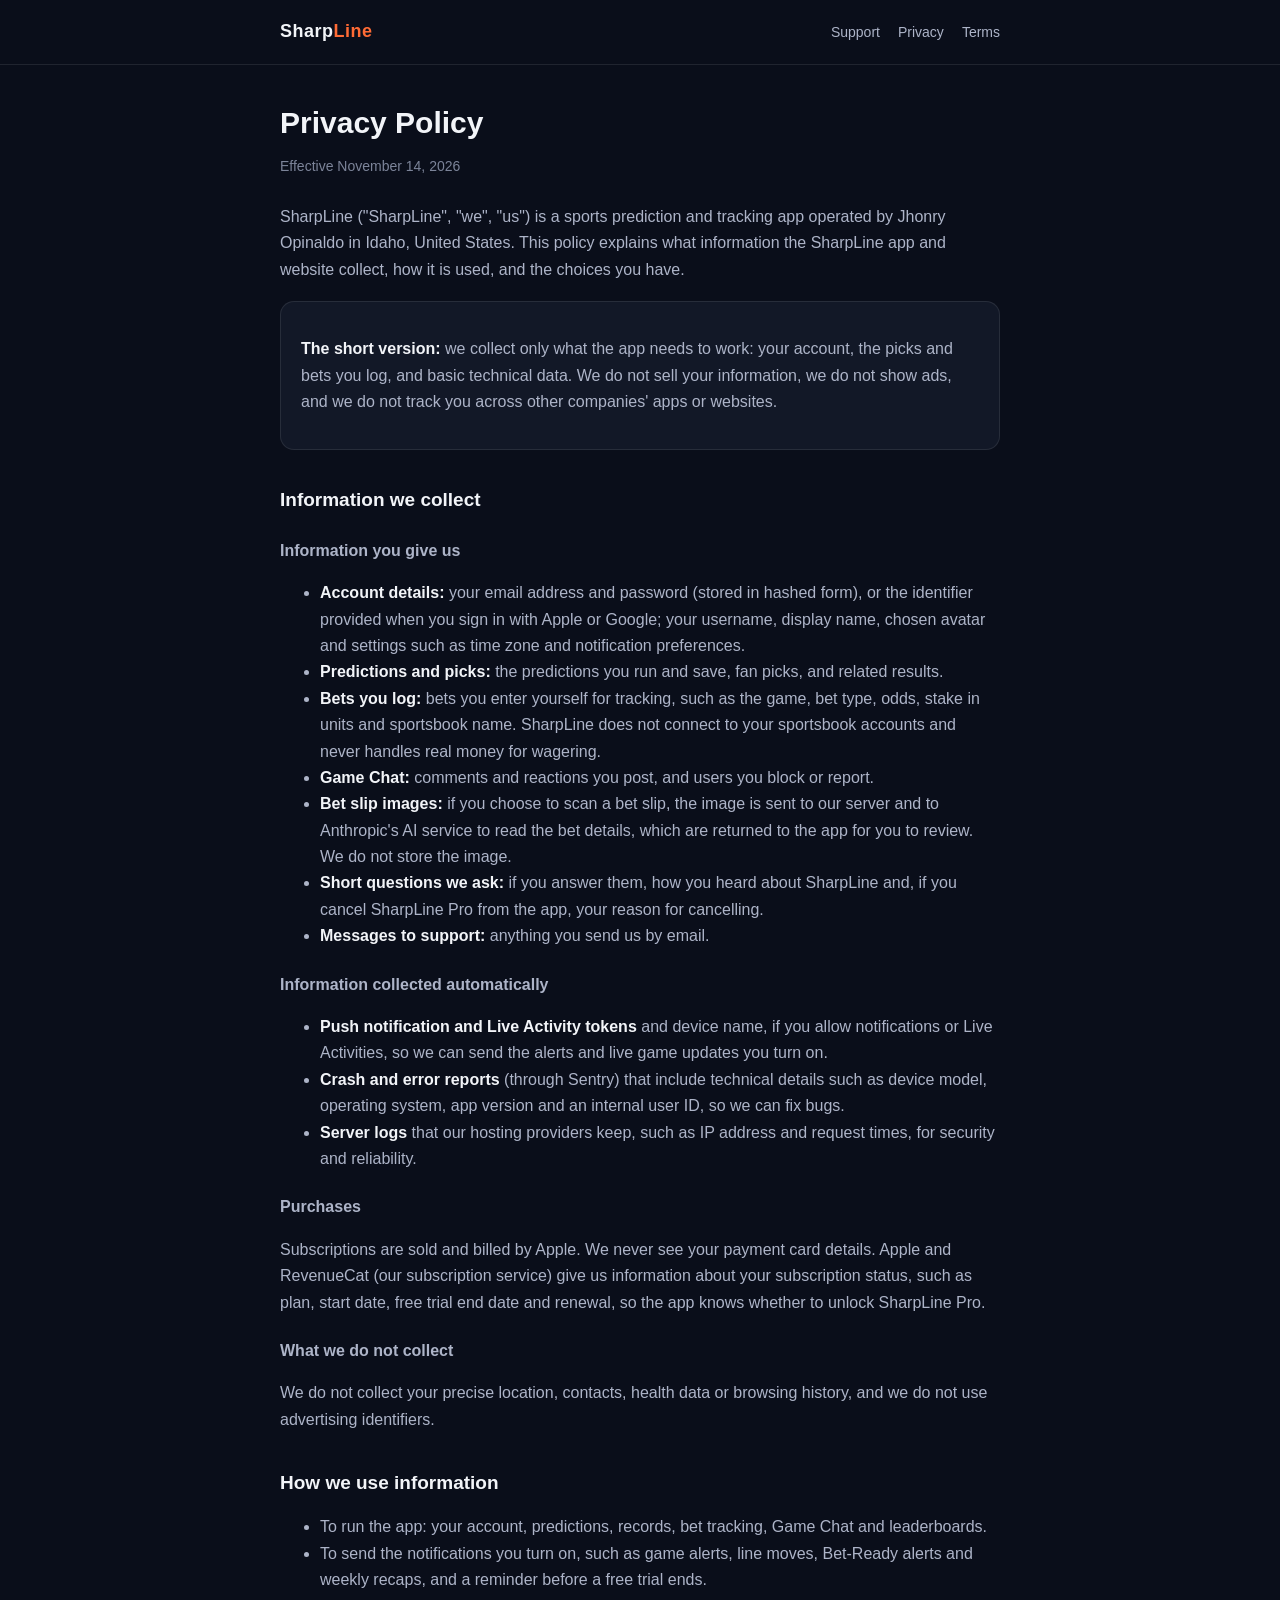
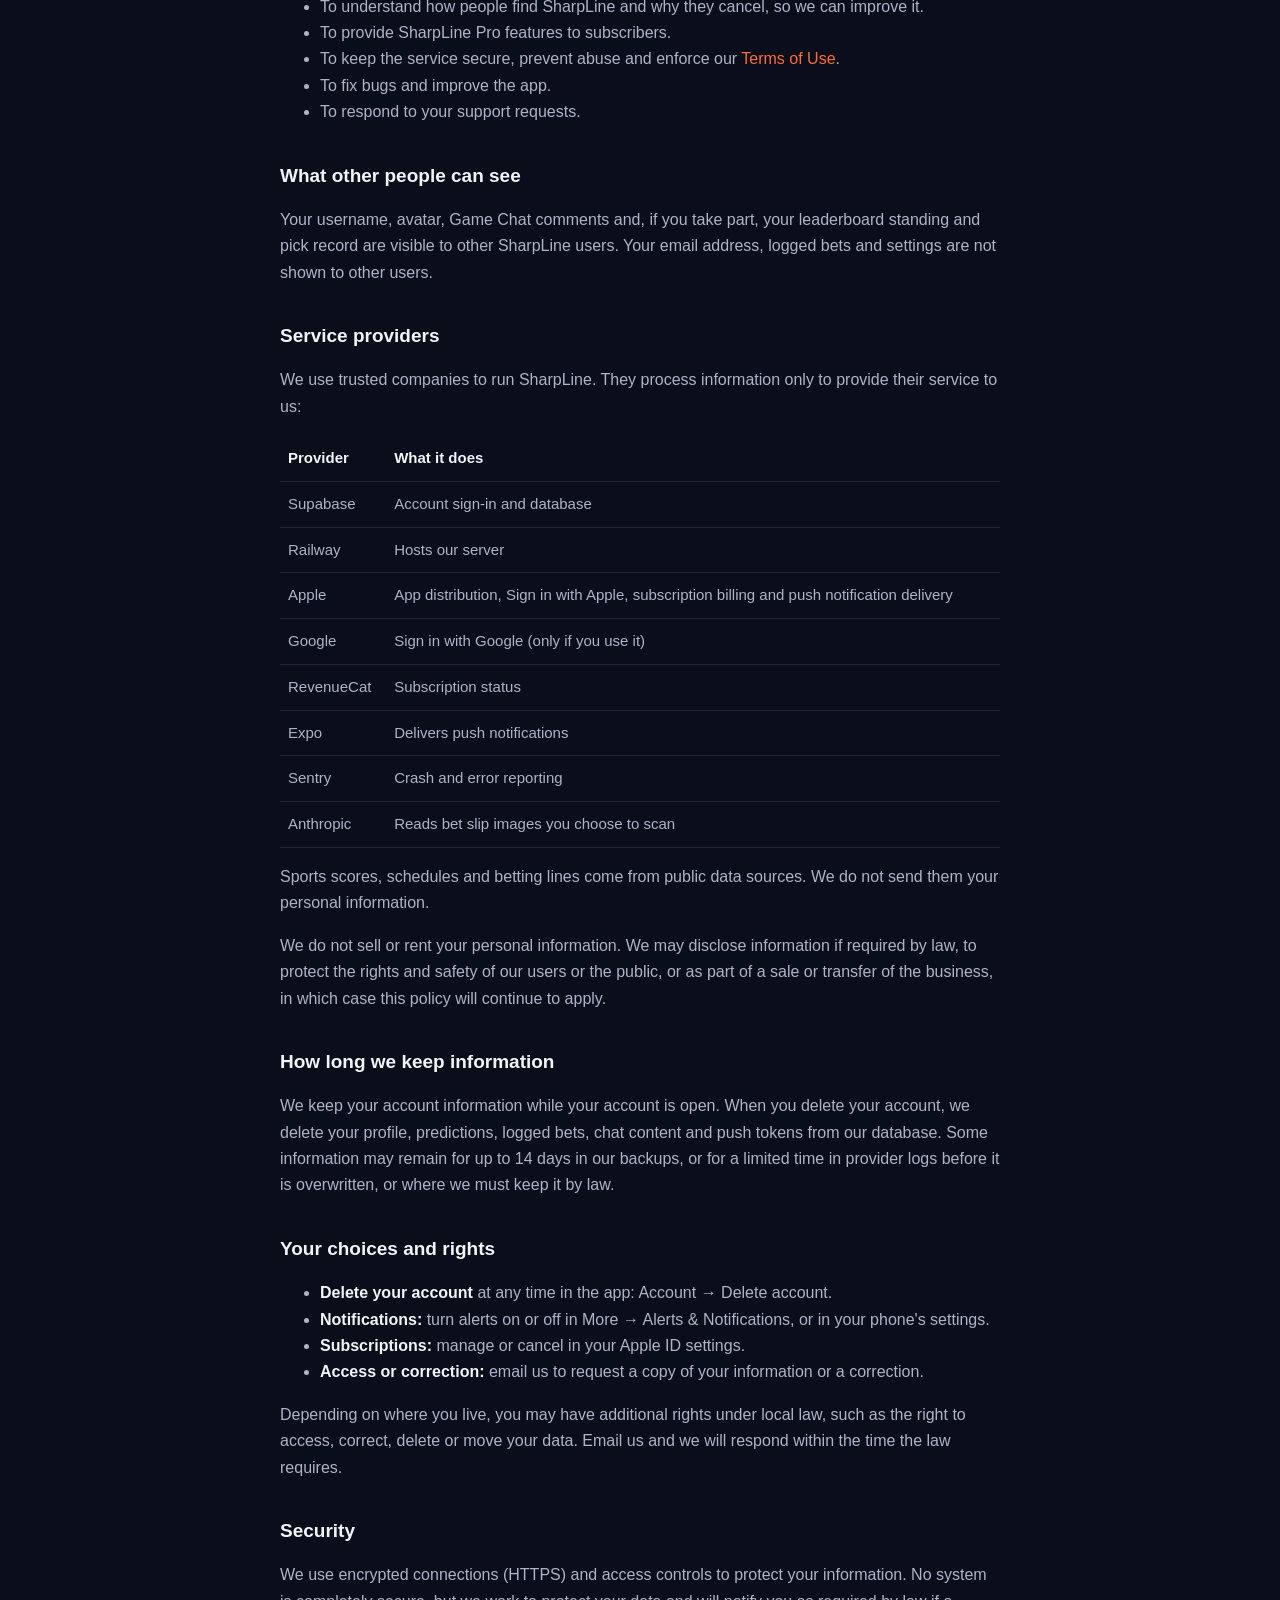
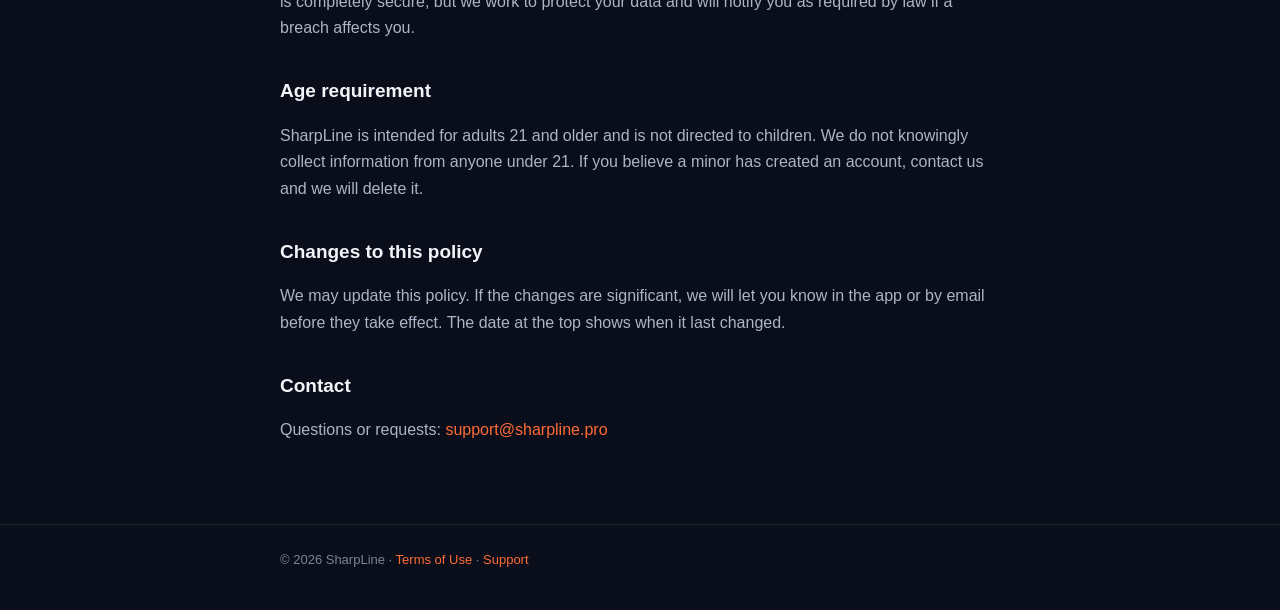
==== commit 4d83ca04: "Privacy: how-heard and cancel answers, Live Activity tokens, trial dates, 14-day backups" ====
--- a/privacy/index.html
+++ b/privacy/index.html
@@ -13,7 +13,7 @@
   </div></header>
   <main><div class="wrap">
     <h1>Privacy Policy</h1>
-    <p class="updated">Effective October 24, 2026</p>
+    <p class="updated">Effective November 14, 2026</p>
 
     <p>SharpLine ("SharpLine", "we", "us") is a sports prediction and tracking app operated by Jhonry Opinaldo in Idaho, United States. This policy explains what information the SharpLine app and website collect, how it is used, and the choices you have.</p>
 
@@ -29,23 +29,25 @@
       <li><strong>Bets you log:</strong> bets you enter yourself for tracking, such as the game, bet type, odds, stake in units and sportsbook name. SharpLine does not connect to your sportsbook accounts and never handles real money for wagering.</li>
       <li><strong>Game Chat:</strong> comments and reactions you post, and users you block or report.</li>
       <li><strong>Bet slip images:</strong> if you choose to scan a bet slip, the image is sent to our server and to Anthropic's AI service to read the bet details, which are returned to the app for you to review. We do not store the image.</li>
+      <li><strong>Short questions we ask:</strong> if you answer them, how you heard about SharpLine and, if you cancel SharpLine Pro from the app, your reason for cancelling.</li>
       <li><strong>Messages to support:</strong> anything you send us by email.</li>
     </ul>
     <h3>Information collected automatically</h3>
     <ul>
-      <li><strong>Push notification token</strong> and device name, if you allow notifications, so we can send the alerts you turn on.</li>
+      <li><strong>Push notification and Live Activity tokens</strong> and device name, if you allow notifications or Live Activities, so we can send the alerts and live game updates you turn on.</li>
       <li><strong>Crash and error reports</strong> (through Sentry) that include technical details such as device model, operating system, app version and an internal user ID, so we can fix bugs.</li>
       <li><strong>Server logs</strong> that our hosting providers keep, such as IP address and request times, for security and reliability.</li>
     </ul>
     <h3>Purchases</h3>
-    <p>Subscriptions are sold and billed by Apple. We never see your payment card details. Apple and RevenueCat (our subscription service) give us information about your subscription status, such as plan, start date and renewal, so the app knows whether to unlock SharpLine Pro.</p>
+    <p>Subscriptions are sold and billed by Apple. We never see your payment card details. Apple and RevenueCat (our subscription service) give us information about your subscription status, such as plan, start date, free trial end date and renewal, so the app knows whether to unlock SharpLine Pro.</p>
     <h3>What we do not collect</h3>
     <p>We do not collect your precise location, contacts, health data or browsing history, and we do not use advertising identifiers.</p>
 
     <h2>How we use information</h2>
     <ul>
       <li>To run the app: your account, predictions, records, bet tracking, Game Chat and leaderboards.</li>
-      <li>To send the notifications you turn on, such as game alerts, line moves and weekly recaps.</li>
+      <li>To send the notifications you turn on, such as game alerts, line moves, Bet-Ready alerts and weekly recaps, and a reminder before a free trial ends.</li>
+      <li>To understand how people find SharpLine and why they cancel, so we can improve it.</li>
       <li>To provide SharpLine Pro features to subscribers.</li>
       <li>To keep the service secure, prevent abuse and enforce our <a href="/terms/">Terms of Use</a>.</li>
       <li>To fix bugs and improve the app.</li>
@@ -74,12 +76,12 @@
     <p>We do not sell or rent your personal information. We may disclose information if required by law, to protect the rights and safety of our users or the public, or as part of a sale or transfer of the business, in which case this policy will continue to apply.</p>
 
     <h2>How long we keep information</h2>
-    <p>We keep your account information while your account is open. When you delete your account, we delete your profile, predictions, logged bets, chat content and push tokens from our database. Some information may remain for a limited time in backups or provider logs before it is overwritten, or where we must keep it by law.</p>
+    <p>We keep your account information while your account is open. When you delete your account, we delete your profile, predictions, logged bets, chat content and push tokens from our database. Some information may remain for up to 14 days in our backups, or for a limited time in provider logs before it is overwritten, or where we must keep it by law.</p>
 
     <h2>Your choices and rights</h2>
     <ul>
       <li><strong>Delete your account</strong> at any time in the app: Account &rarr; Delete account.</li>
-      <li><strong>Notifications:</strong> turn alerts on or off in More &rarr; Notifications, or in your phone's settings.</li>
+      <li><strong>Notifications:</strong> turn alerts on or off in More &rarr; Alerts &amp; Notifications, or in your phone's settings.</li>
       <li><strong>Subscriptions:</strong> manage or cancel in your Apple ID settings.</li>
       <li><strong>Access or correction:</strong> email us to request a copy of your information or a correction.</li>
     </ul>
